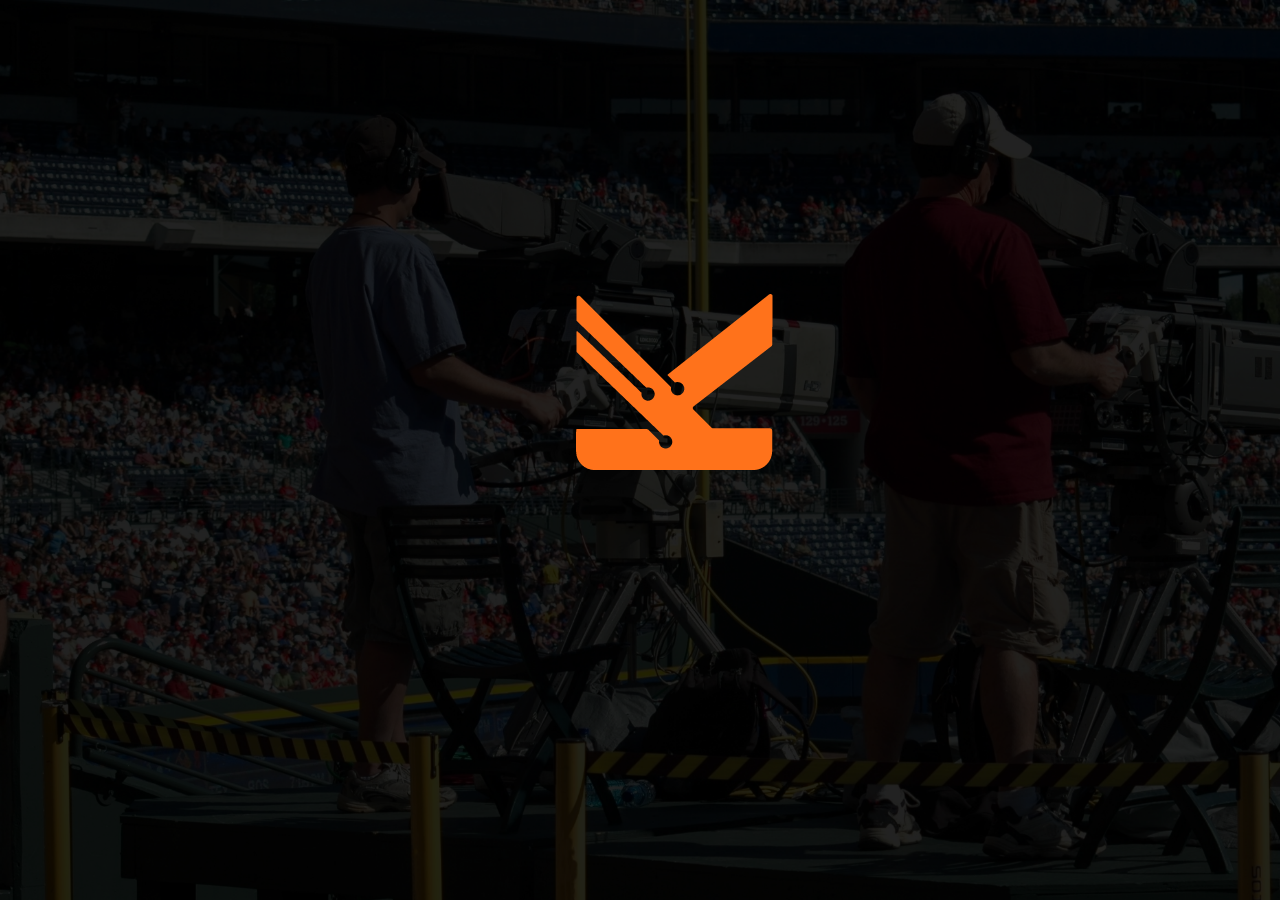
==== index.html @ b2c859e2 "style :tada: Inicio proyecto" ====
<!DOCTYPE html>
<html lang="en">
<head>
    <meta charset="UTF-8">
    <meta name="viewport" content="width=device-width, initial-scale=1.0">
    <title>Document</title>
    <link rel="stylesheet" href="./index.css">
</head>
<body>
    <div class="Logo">
        <img src="Imagenes/Logo.png" alt="">
    </div>
    
</body>
</html>
---- index.css ----
*{
    margin: 0;
    padding: 0;
    box-sizing: border-box;
}
body{
    position: absolute;
    width: 100%;
    height: 100%;
    background-image: url(./Imagenes/Fondo.png);
    background-repeat: no-repeat;
    background-size: cover;
    background-color: #000;
}
.Logo{
    position: absolute;
    top: 23vi;
    left: 45vi;
}
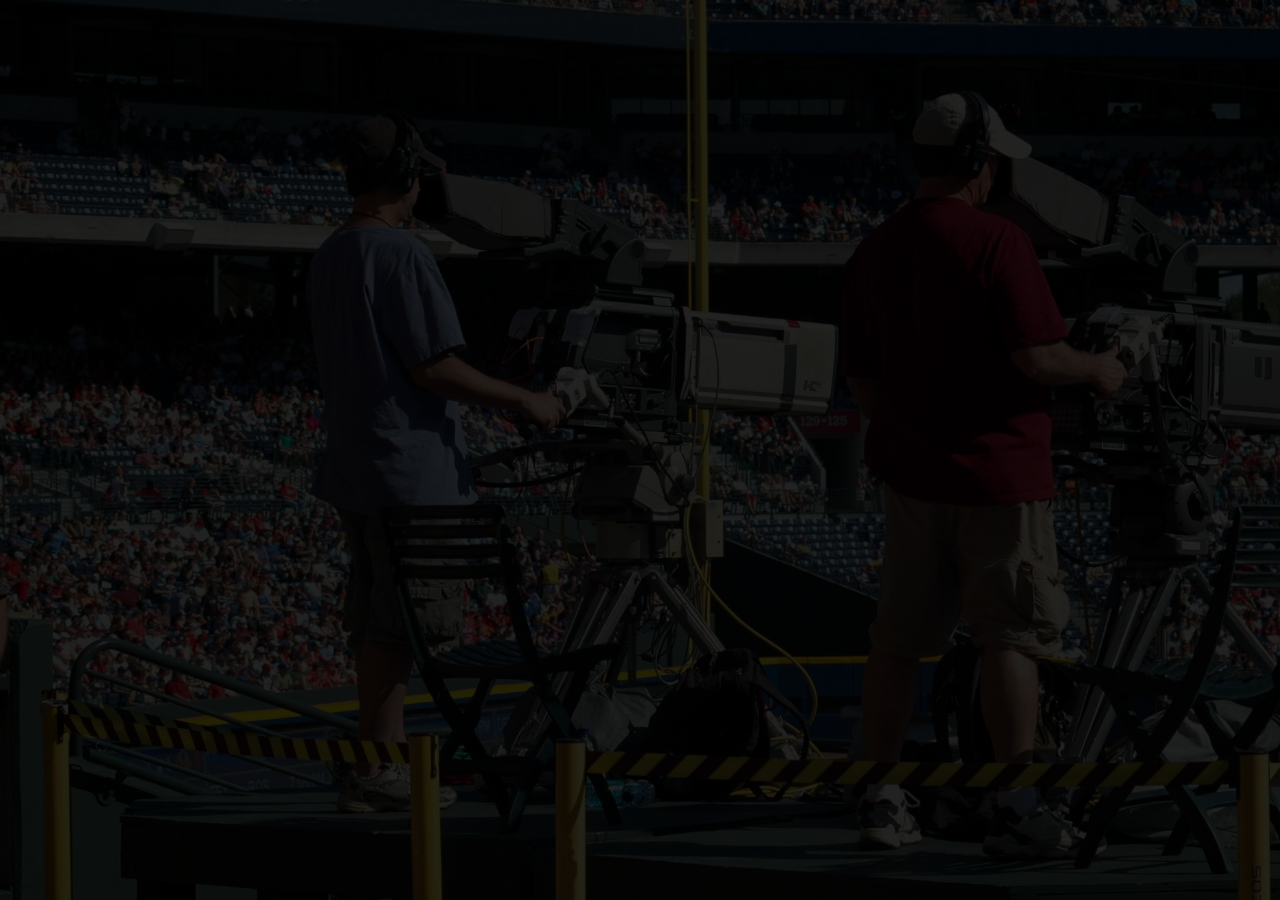
==== commit a08eadef: "style :lipstick: animaciones main" ====
--- a/index.html
+++ b/index.html
@@ -10,6 +10,8 @@
     <div class="Logo">
         <img src="Imagenes/Logo.png" alt="">
     </div>
-    
+    <div class="Login">
+        <div class="Imagen"><img src="Imagenes/Logo-Login.png" alt=""></div>
+    </div>
 </body>
 </html>--- a/index.css
+++ b/index.css
@@ -16,4 +16,42 @@
     position: absolute;
     top: 23vi;
     left: 45vi;
+    animation: logo 2s;
+    opacity: 0;
 }
+@keyframes logo{
+    0%{
+        opacity: 1;
+    }
+    50%{
+        opacity: 0;
+    }
+    100%{
+        opacity: 1;
+    }
+}
+.Login{
+    position: absolute;
+    background-color: white;
+    padding: 15vi 20vi;
+    top: 13vi;
+    left: 29vi;
+    animation: login 4s forwards;
+    animation-delay: 2.5s;
+    opacity: 0;
+    border-radius: 5%;
+}
+@keyframes login{
+    0%{
+        opacity: 0;
+    }
+    100%{
+        opacity: 1;
+    }
+}
+.Imagen{
+    position: absolute;
+    top: 1vi;
+    left: 17.5vi;
+    z-index: 1;  
+}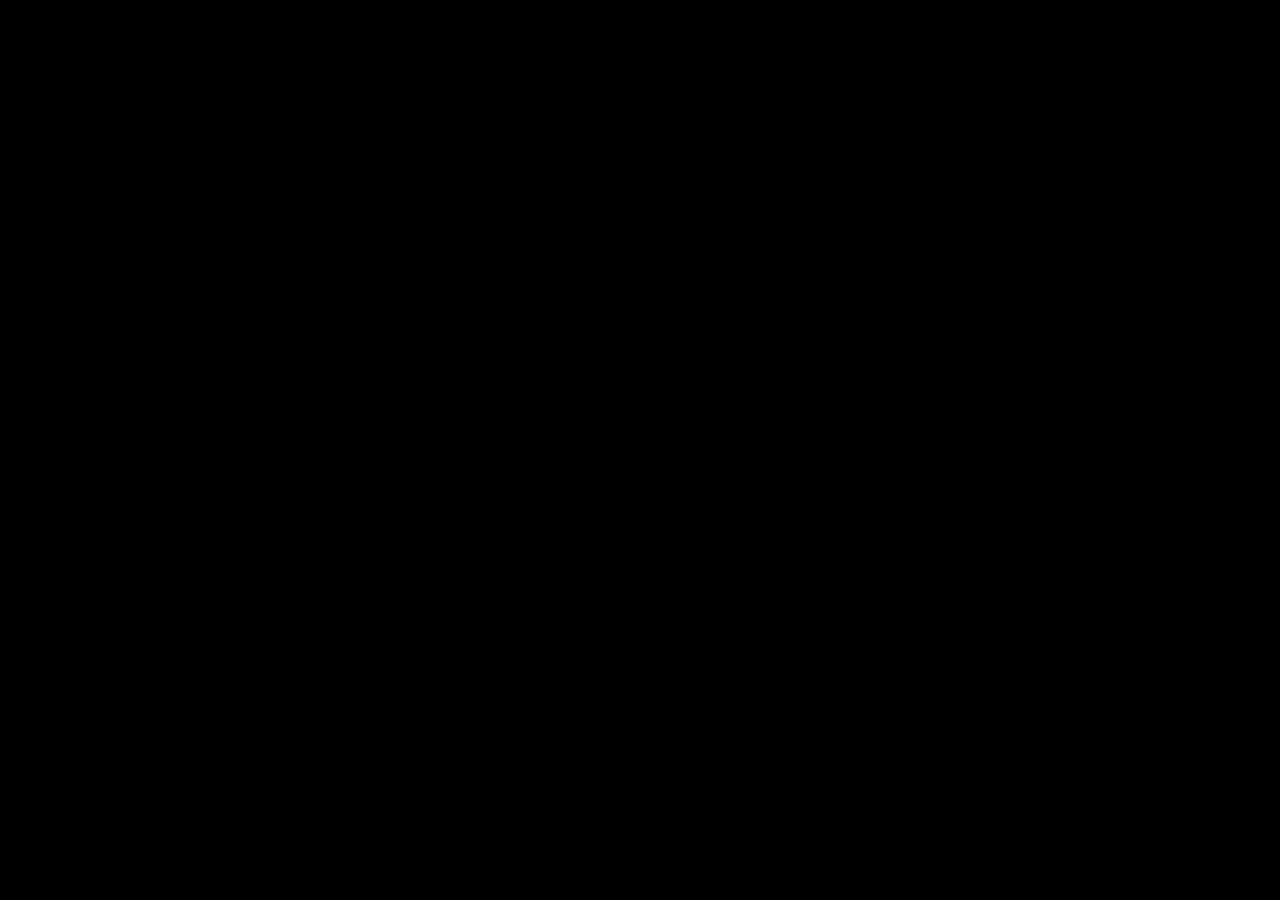
==== commit 0249c74d: "feat: :sparkles: finalizacion" ====
--- a/index.html
+++ b/index.html
@@ -4,14 +4,27 @@
     <meta charset="UTF-8">
     <meta name="viewport" content="width=device-width, initial-scale=1.0">
     <title>Document</title>
-    <link rel="stylesheet" href="./index.css">
+    <link rel="stylesheet" href="./css/index.css">
+    <link rel="icon" href="./storage/imge/images/kario sin kairo.png">
 </head>
 <body>
     <div class="Logo">
-        <img src="Imagenes/Logo.png" alt="">
+        <img src="./storage/imge/Logo.png" alt="">
     </div>
     <div class="Login">
-        <div class="Imagen"><img src="Imagenes/Logo-Login.png" alt=""></div>
+        <div class="Imagen"><img src="./storage/imge/Logo-Login.png" alt=""></div>
+        <h1>Bienvenido al panel digital de KARIO Media</h1>
+        <h2>Por favor ingresa los siguientes datos para ingresar a la plataforma</h2>
+        <div>
+            <label for="usuario" class="Usuario">Usuario</label>
+            <input type="text" class="hola" required>
+        </div>
+        <div>
+            <label for="usuario" class="Contraseña">Contraseña</label>
+            <input type="password" class="chao" required>
+        </div>
+        <a href="./index.html"><button class="Boton">Ingresar al panel</button></a>
+        <p class="final">Tienes problemas para ingresar? Por favor contactarse con asistencia técnica lo más pronto posible</p>
     </div>
 </body>
 </html>--- a/css/index.css
+++ b/css/index.css
@@ -0,0 +1,144 @@
+@font-face{
+    font-family: 'myriad pro light';
+    src: url(../storage/font/Myriad\ Pro\ Light.otf);
+}
+
+@font-face{
+    font-family: 'myriad pro regular';
+    src: url(../storage/font/Myriad\ Pro\ Regular.ttf);
+    font-weight: bold;
+}
+*{
+    margin: 0;
+    padding: 0;
+    box-sizing: border-box;
+}
+body{
+    display: flex;
+    position: absolute;
+    width: 100%;
+    height: 100%;
+    background-image: url(./Imagenes/Fondo.png);
+    background-repeat: no-repeat;
+    background-size: cover;
+    background-color: #000;
+}
+.Logo{
+    position: absolute;
+    top: 23vi;
+    left: 45vi;
+    animation: logo 3s;
+    opacity: 0;
+}
+@keyframes logo{
+    0%{
+        opacity: 1;
+    }
+    50%{
+        opacity: 0;
+    }
+    100%{
+        opacity: 1;
+    }
+}
+.Login{
+    position: absolute;
+    background-color: white;
+    width: 40vi;
+    height: 33vi;
+    top: 13vi;
+    left: 29vi;
+    animation: login 4s forwards;
+    animation-delay: 3.5s;
+    opacity: 0;
+    border-radius: 67px;
+}
+@keyframes login{
+    0%{
+        opacity: 0;
+    }
+    100%{
+        opacity: 1;
+    }
+}
+.Imagen{
+    position: absolute;
+    top: 1vi;
+    left: 17.5vi;
+    z-index: 1;  
+}
+h1{
+    position: absolute;
+    top: 6.5vi;
+    left: 10vi;
+    width: 20vi;
+    height: 1vi;
+    text-align: center;
+    font-size: 2.5em;
+}
+h2{
+    position: absolute;
+    top: 12vi;
+    left: 5vi;
+    width: 30vi;
+    height: 5vi;
+    font-size: 1.25em;
+    text-align: center;
+    font-style: none;
+}
+.final{
+    position: absolute;
+    top: 29vi;
+    left: 6.5vi;
+    width: 30vi;
+    height: 5vi;
+    font-size: 1em;
+}
+.Usuario{
+    position: absolute;
+    top: 14vi;
+    left: 5vi;
+    opacity: 1;
+    font-size: 1.6em;
+}
+.hola{
+    position: absolute;
+    top: 15.7vi;
+    left: 5vi;
+    width: 30vi;
+    height: 2.5vi;
+    border-radius: 20px;
+    border-color: #000;
+}
+.Contraseña{
+    position: absolute;
+    top: 18.5vi;
+    left: 5vi;
+    opacity: 1;
+    font-size: 1.6em;
+}
+.chao{
+    position: absolute;
+    top: 20.2vi;
+    left: 5vi;
+    width: 30vi;
+    height: 2.5vi;
+    border-radius: 20px;
+    border-color: #000;
+}
+.Boton{
+    position: absolute;
+    background-color: #ff7221;
+    font-size: 1.6em;
+    top: 24vi;
+    left: 12.5vi;
+    width: 15vi;
+    height: 3vi;
+    opacity: 1;
+    border-radius: 1.9em;
+    cursor: pointer;
+}
+@media only screen 
+and (device-width: 390px) 
+and (device-height: 844px) 
+and (-webkit-device-pixel-ratio: 3) { }